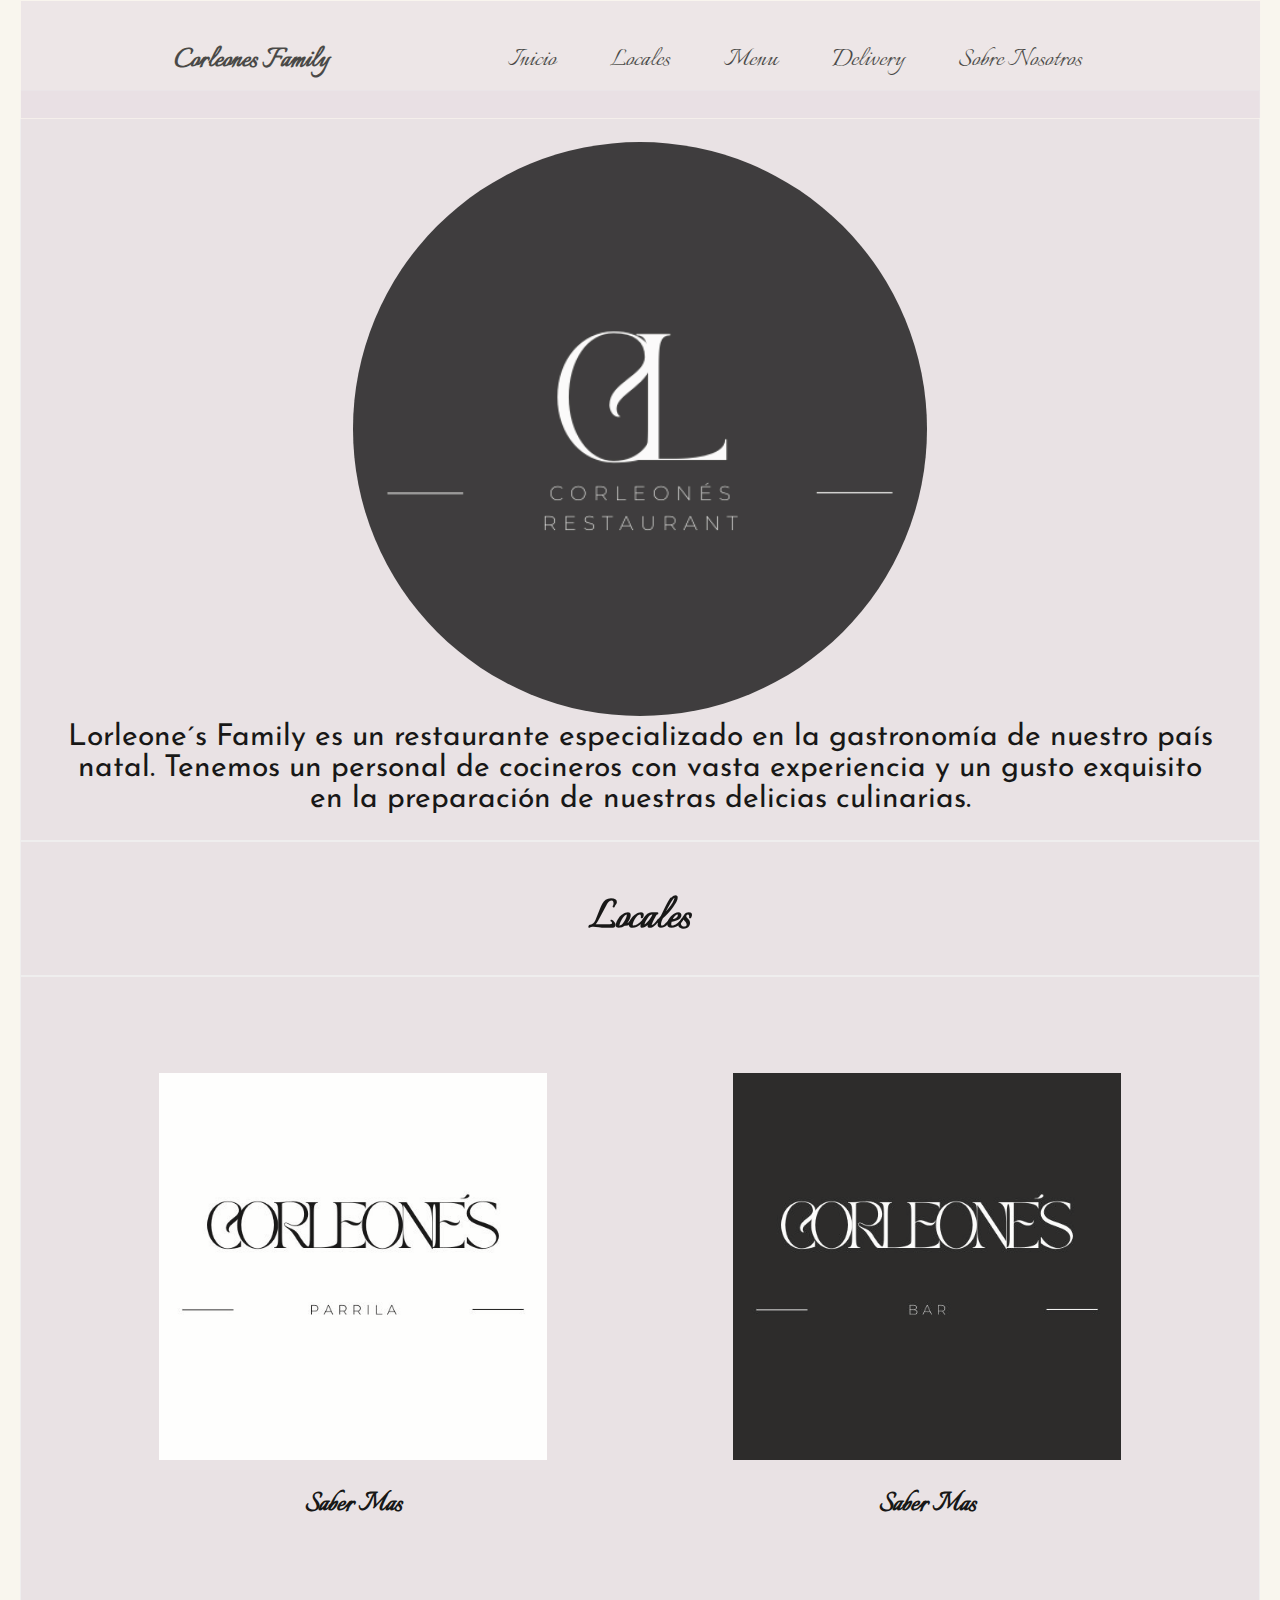
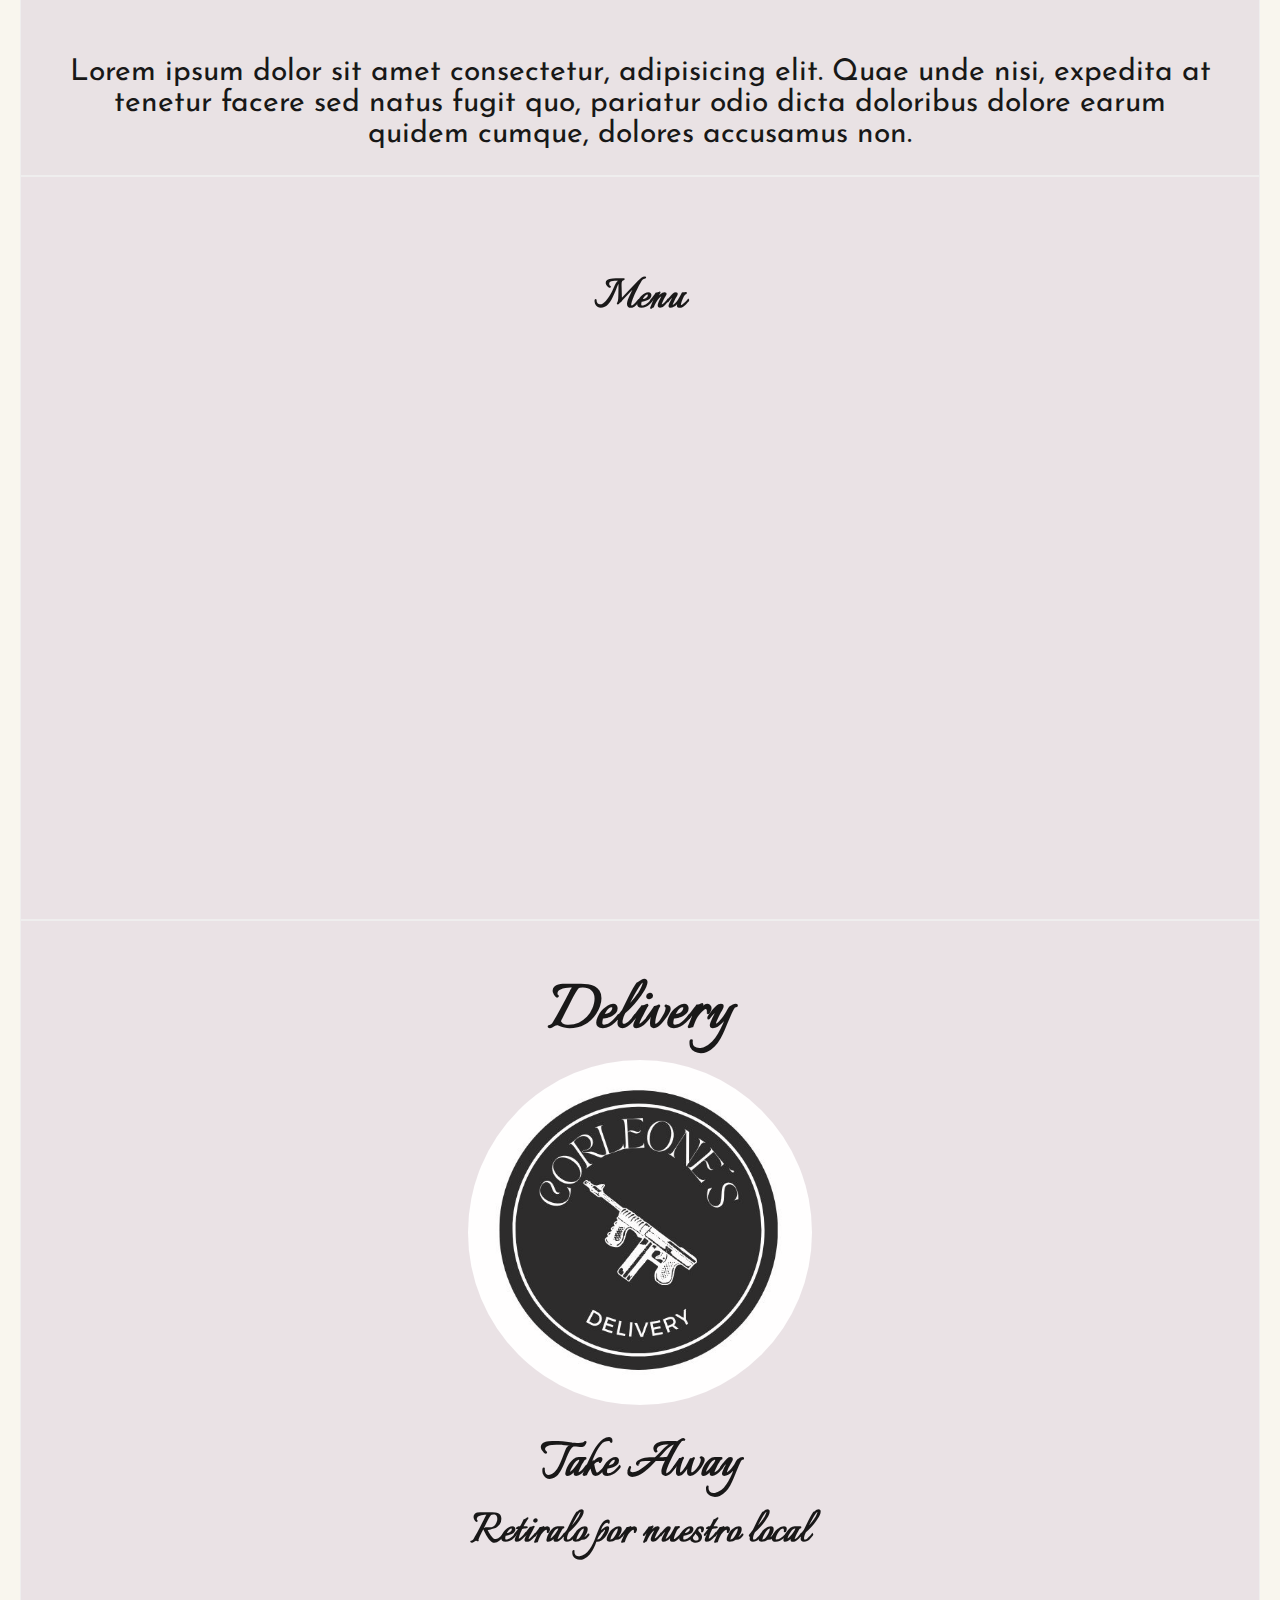
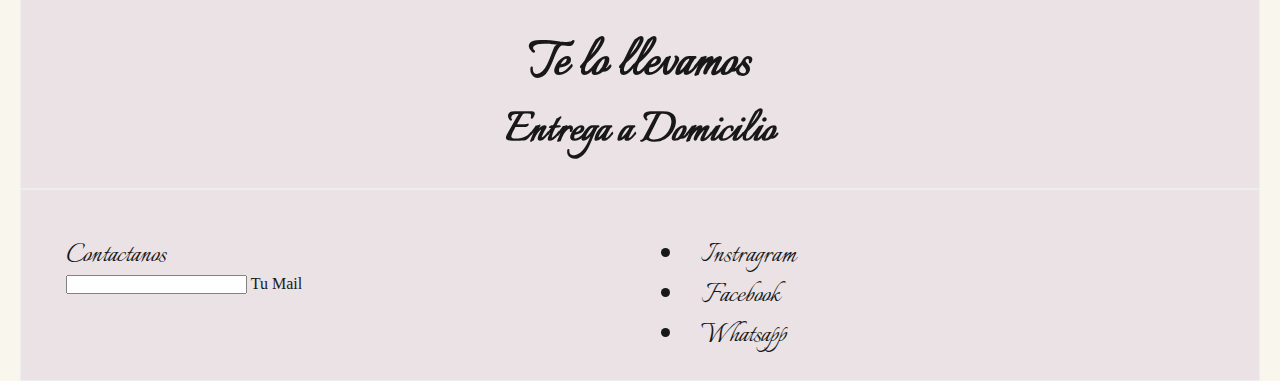
==== index.html @ 99bd319a "Primera Fase" ====
<!DOCTYPE html>
<html lang="en">
<head>
    <meta charset="UTF-8">
    <meta http-equiv="X-UA-Compatible" content="IE=edge">
    <meta name="viewport" content="width=device-width, initial-scale=1.0">
    <link rel="stylesheet" href="./Style/style.css">
    <link href="https://unpkg.com/aos@2.3.1/dist/aos.css" rel="stylesheet">
    <link rel="preconnect" href="https://fonts.googleapis.com">
    <link rel="preconnect" href="https://fonts.gstatic.com" crossorigin>
    <link href="https://fonts.googleapis.com/css2?family=Italiana&family=Italianno&family=Josefin+Sans:wght@300&display=swap" rel="stylesheet">
    <title>Corleone´s Family</title>
</head>
<body class="fondo">
    <header>
        <nav class="navbar">
            <H1 class="textosT">Corleones Family</H1>
            <ul>
                <li class=""><a class="textosNav" href="#Inicio">Inicio</a></li>
                <li class=""><a class="textosNav" href="#Locales">Locales</a></li>
                <li class=""><a class="textosNav" href="#Menu">Menu</a></li>
                <li class=""><a class="textosNav" href="#Delivery">Delivery</a></li>
                <li class=""><a class="textosNav" href="#">Sobre Nosotros</a></li>
            </ul>
        </nav>
    </header>

<section id="Inicio" class="SeccionesC">
    <div class="divflex">
        <img class="ImagenLogo divLogo" src="./Img/1.png" alt="Logo">
        <p class="textosinfo">Lorleone´s Family es un restaurante especializado en la gastronomía de nuestro país natal. Tenemos un personal de cocineros con vasta experiencia y un gusto exquisito en la preparación de nuestras delicias culinarias.</p>
    </div>
</section>

<section id="Locales" class="SeccionesC">
<div class="divflex ">
    <h2 class="textoL">Locales</h2>
</div>
</section>

<section class="SeccionesC">
    <div class="divflex divimagenlocal">
        <div class="divflex">
        <img class="imagenLocales divimagenlocal" src="./Img/CorleonesParrila.jpg" alt="">
        <a class="BotonSaberMas divbotonsabermas" href=""><h3 class="textosT">Saber Mas</h3></a>
        </div>
        <div class="divflex">
        <img class="imagenLocales divimagenlocal" src="./Img/CorleonesBar.jpg" alt="">
        <a class="BotonSaberMas divbotonsabermas" href=""><h3 class="textosT">Saber Mas</h3></a>
        </div>
    </div>

    </div>
    <div>
        <p class="divflex textosinfo">Lorem ipsum dolor sit amet consectetur, adipisicing elit. Quae unde nisi, expedita at tenetur facere sed natus fugit quo, pariatur odio dicta doloribus dolore earum quidem cumque, dolores accusamus non.</p>
    </div>
</section>

<section id="Menu" class="SeccionesC">
    <div class="divflex">
        <div class=""><h2 class="textoM">Menu</h2></div>
        <div class="divimagenMenu">
            <img data-aos="flip-left" class="imagenMenu" src="./Img/cartaB.jpg" alt="">
            <img data-aos="flip-left" class="imagenMenu" src="./Img/MenuComida.jpg" alt="">
            <img data-aos="flip-left" class="imagenMenu" src="./Img/cartaB.jpg" alt=""> 
        </div>
        
    </div>
</section>

<section id="Delivery" class="SeccionesC">
    <div class="divflex textoD" ><H2>Delivery</H2>
        <img class="imagenD" src="./Img/Delivery1.jpg" alt="">
        <h3>Take Away</h3>
        <h4>Retiralo por nuestro local</h4>
        <img src="" alt="">
        <h3>Te lo llevamos</h3>
        <h4>Entrega a Domicilio</h4>
    </div>
</section>

<footer class="SeccionesC">
    <form class="divflex">
        <p class="textosT">Contactanos</p>
        <input class="" type="email" name="Mail" id="Mail"> Tu Mail
    </form>
        <ul class="divflex pie">
            <li class="textosT"> <a class="pie" href="">Instragram</a></li>
            <li class="textosT"> <a class="pie" href="">Facebook</a></li>
            <li class="textosT"><a class="pie" href="">Whatsapp</a></li>
        </ul>
</footer>
</body>

<script src="https://unpkg.com/aos@2.3.1/dist/aos.js"></script>
<script>
    AOS.init();
  </script>
</html>
---- Style/style.css ----
html{
    scroll-behavior: smooth}
body{
    padding: 90px 20px 0;
    background: rgb(249, 246, 238); 
}
.fondo{
    background-image: url(https://earlygame.com/uploads/images/_1200x630_crop_center-center_82_none/mafia-5.jpg?mtime=1653936839);
    background-attachment: fixed;
    background-position: center;
    background-repeat: no-repeat;
    background-size: cover;
} 
ul li{
    text-decoration: none;
}
.textosT{
    font-family: 'Italianno', cursive;
    color: black;
    font-size:xx-large;
}
.textoM{
    font-family: 'Italianno', cursive;
    font-size: 50px;
    text-decoration: none;
    text-decoration: black;
    text-align: center;
}
.textoD{
    font-family: 'Italianno', cursive;
    font-size: 50px;
    text-decoration: none;
    text-decoration: black;
    text-align: center;
}
.BotonSaberMas{
    flex-direction: row;
    text-align: center;
    justify-content:space-evenly;
    margin: auto;
    margin-top: 1rem;
    background-color:none;
    border-radius: 1rem;

}
.BotonSaberMas:hover{
    text-decoration: underline;
}
.divbotonsabermas{
    margin:2px;
    background-color: rgb(232,224,228);
}

.textosNav{
    font-family: 'Italianno', cursive;
    font-size: 30px;
}
.textosNav:hover{
    text-decoration: underline;
}
.textosinfo{
    font-family:'Josefin Sans', sans-serif;
    font-size: 30px;
    text-align: center;
}
a{
    text-decoration: none;

}
*{
    padding: 0px;
    margin: 0px;
}
.navbar{
    border-top:1;
    top: 0;
    display: flex;
    flex-wrap: wrap;
    flex-direction: row;
    align-items: center;
    justify-content: space-evenly;
    background-color: rgb(232,224,228);
    opacity: 0.7;
    height: 13%;
    width: 96.8%;
    border:1px solid #eee;
    border:0.063rem solid rgb(249, 246, 238);
    border-top:1;
    position: fixed;
    z-index: 1;
}
.navbar:hover{
    opacity:1 ;
}
header li {
    display:inline-block;
    margin: 5px;
    padding: 0 20px;
    text-decoration: none;
    background-color: none;
    font-size: large;
}

.SeccionesC{
    border-top:1;
    display: flex; 
    flex-wrap: wrap;
    opacity: 0.9;
    background-color: rgb(232,224,228);
    border-color: black;
    border:1px solid #eee;

}

.ImagenLogo{
  width: 50%;
  margin: auto;
  border-radius: 50%;
  padding: 6px;
  opacity: 0.9;

}
.divflex .ImagenLogo{
    align-content: center;
    align-items: center;
}
.divflex{
    flex: 1;
    padding: 25px;
    background-color: rgb(232,224,228);
    margin: 20px;
    margin-bottom: 0px;
}
.divflex:first-child{
    flex:1;
    padding: 25px;
    background-color: rgb(232,224,228);
    margin: 20px;
    margin-bottom: 0px;
}
.divflex div {
    padding: 25px;
    background-color: rgb(232,224,228);
    margin: 20px;
}
.divLogo
{
    display: flex;
    align-items: center;
}
.textoL{
    text-align: center;
    font-family: 'Italianno', cursive;
    font-size: 50px;
    text-decoration: none;
    text-decoration: black;
}
.imagenLocales{
    width:80% ;
    margin: auto;
    padding: 6px;
}
.divimagenlocal{
    display: flex;
    flex-wrap: wrap;
    align-content: space-around;
}

.imagenMenu{  
    width:30%;
}
.divimagenMenu{
    display: flex;
    flex-direction: row;
    flex-wrap:wrap;
    justify-content:space-evenly;
    align-items: center;
	border:1px solid none;
	border-top:1;
    margin: auto;
}
a{
    text-decoration: none;
    color: black;
}
.imagenD{
    width: 30%;
    border-radius: 50%;
}
.pie{
    display:inline-block;
    padding-left:1rem;
    padding-right:1rem;
    text-decoration: none;
    color: black;
    font-family: 'Italianno', cursive;
    text-decoration: none;

}



@media (max-width: 768px) {
    body {
      padding-top: 70px;
    }
  
    .header {
      height: 60px;
    }
    .divimagenMenu{
        display: flex;
        flex-direction: column;
    }
    .imagenMenu{
        width: 60%;
    }
    .imagenLocales{
        width: 100%;
    }
    .imagenMenu:hover{
        width: 100%;
    }
}
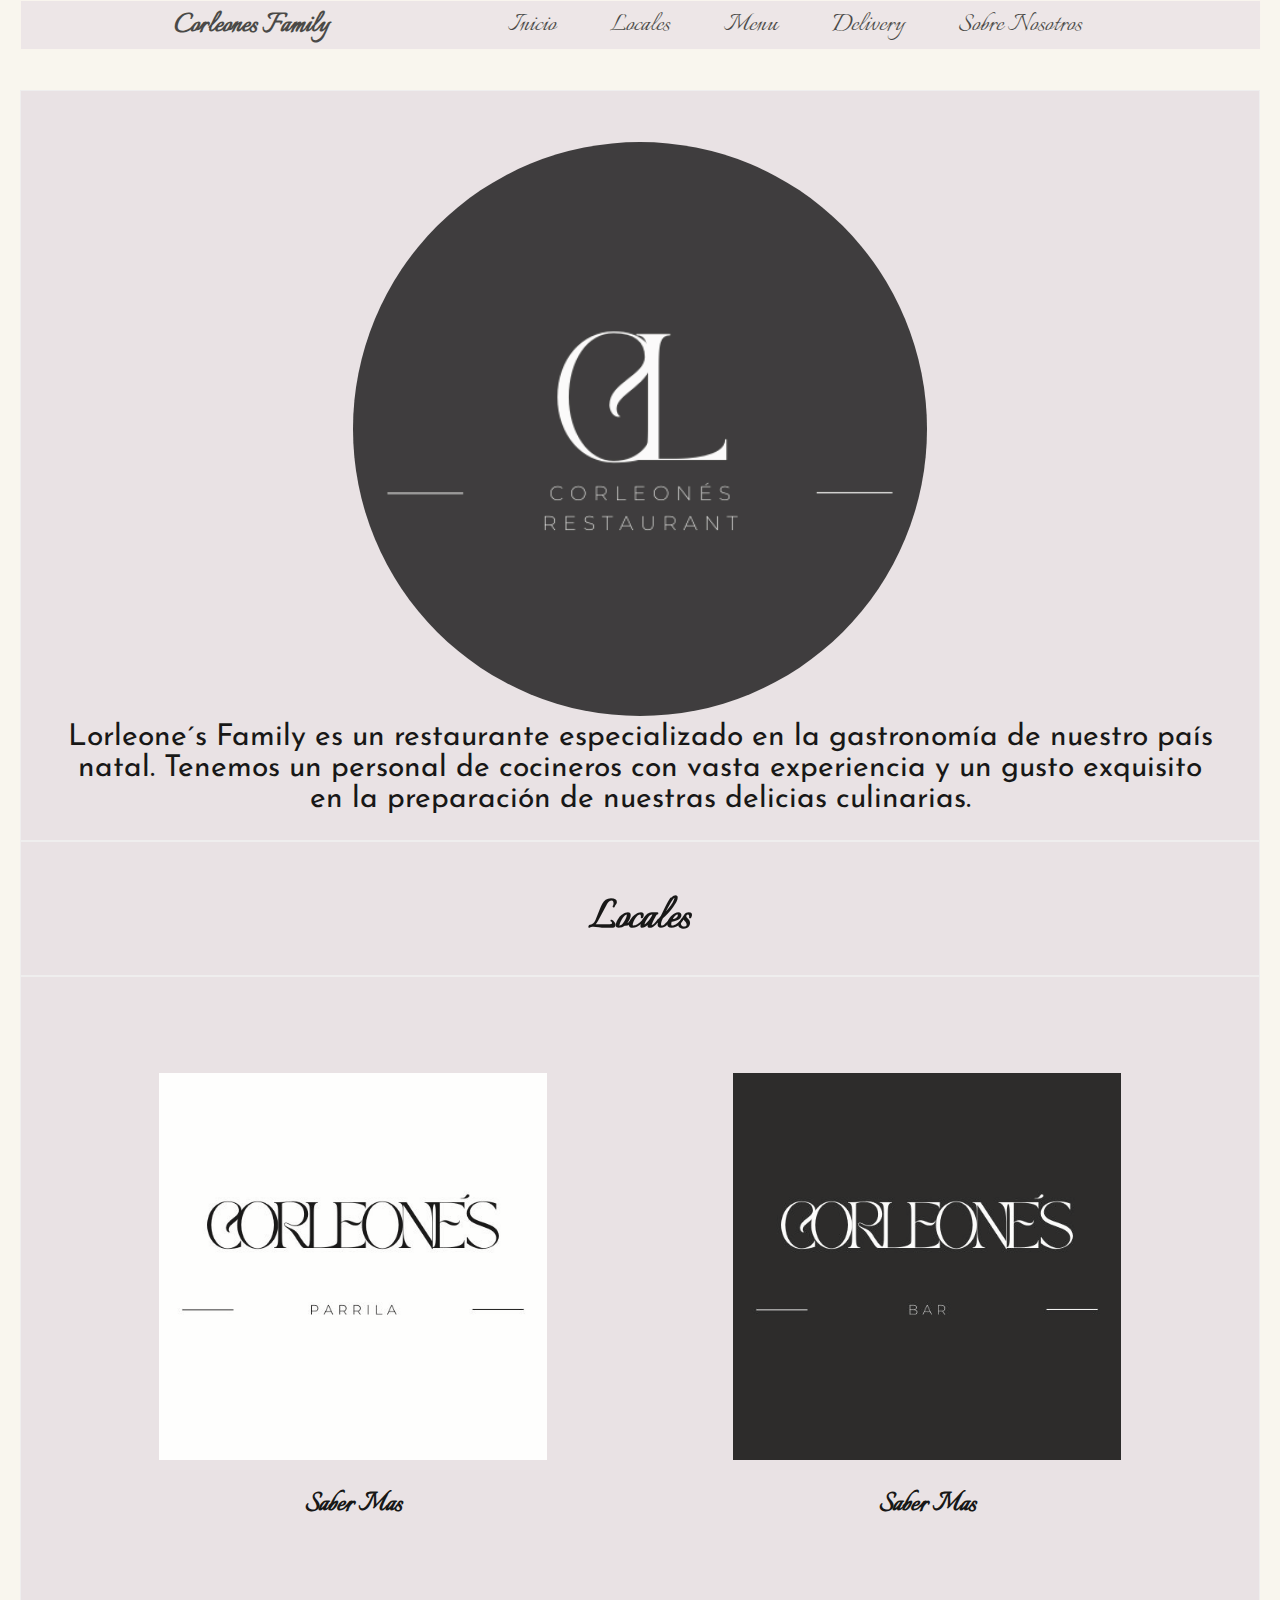
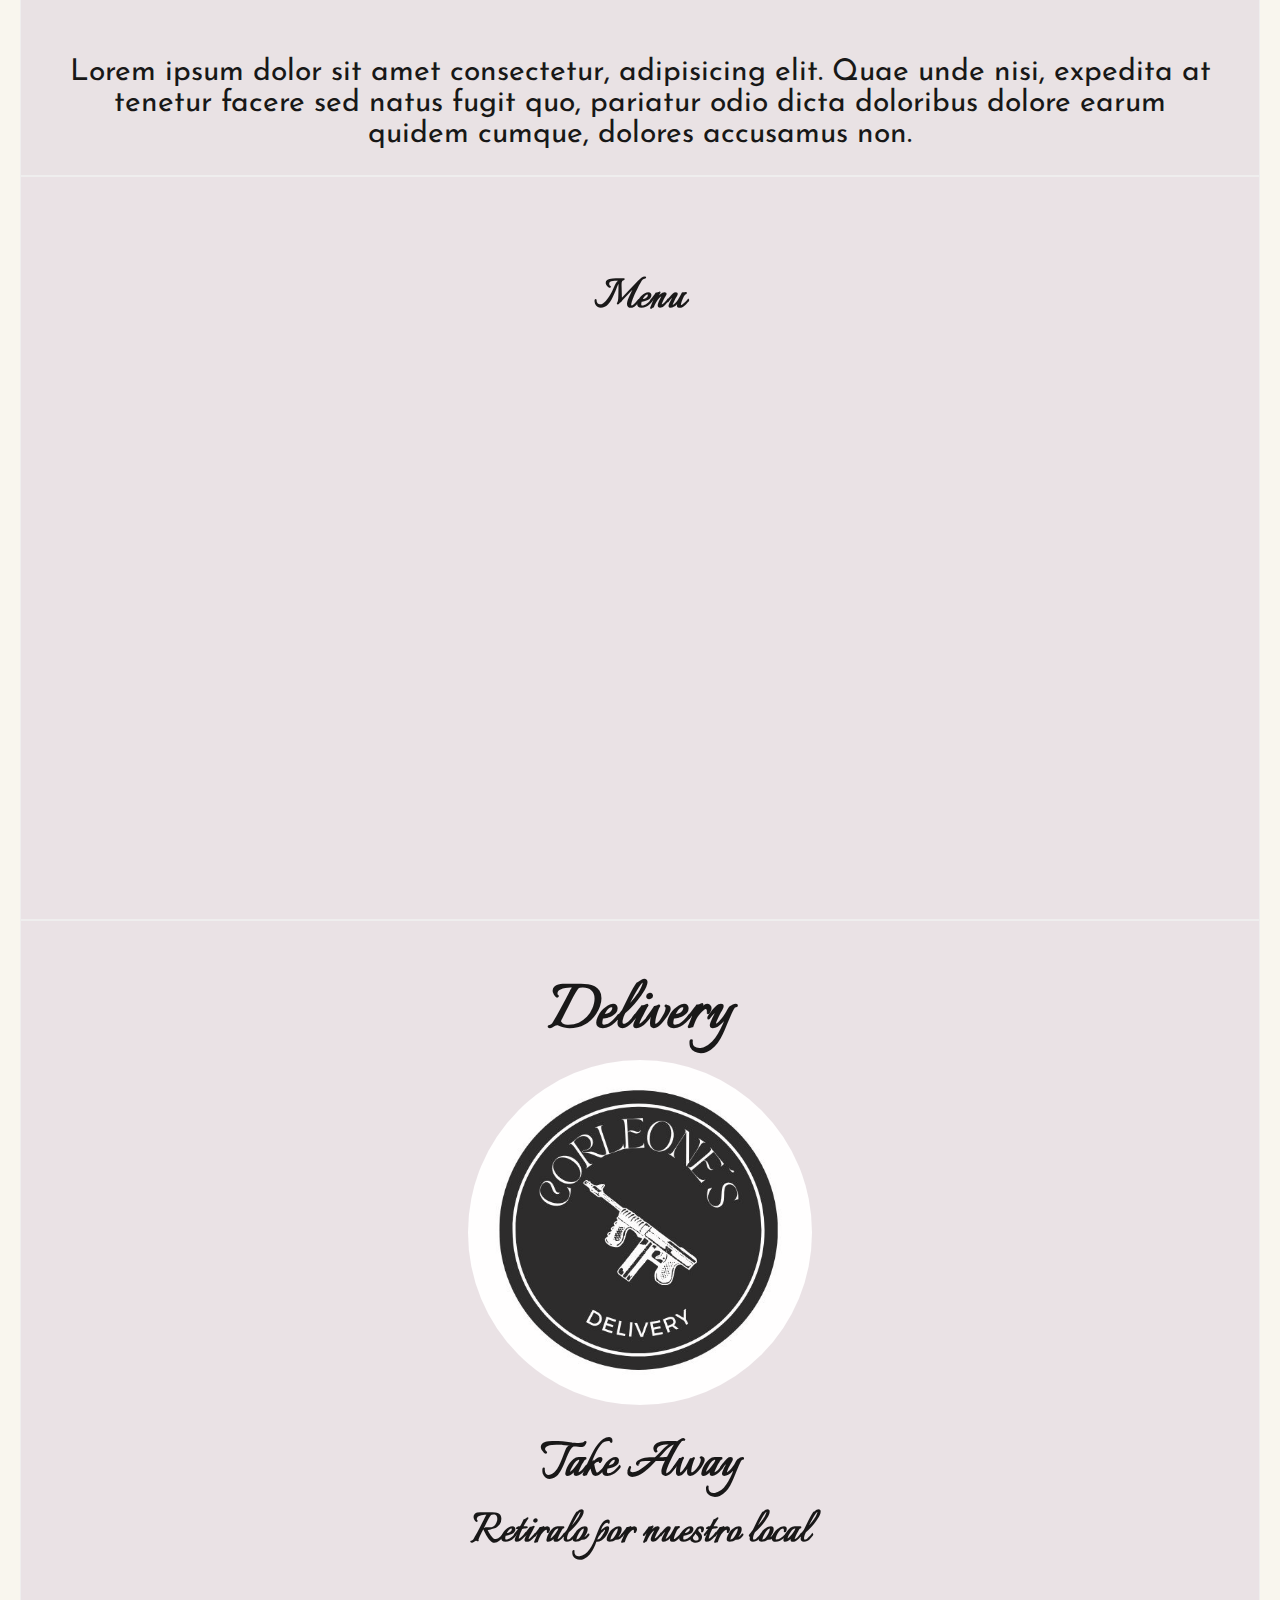
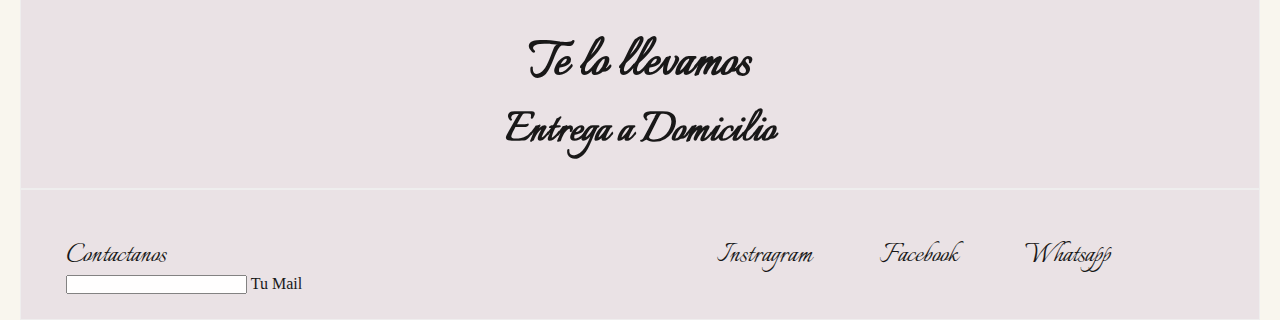
==== commit bde4046b: "Proyecto Final 1.0" ====
--- a/index.html
+++ b/index.html
@@ -20,7 +20,7 @@
                 <li class=""><a class="textosNav" href="#Locales">Locales</a></li>
                 <li class=""><a class="textosNav" href="#Menu">Menu</a></li>
                 <li class=""><a class="textosNav" href="#Delivery">Delivery</a></li>
-                <li class=""><a class="textosNav" href="#">Sobre Nosotros</a></li>
+                <li class=""><a class="textosNav" href="./Pages/sobreNosotros.html">Sobre Nosotros</a></li>
             </ul>
         </nav>
     </header>
@@ -85,9 +85,9 @@
         <input class="" type="email" name="Mail" id="Mail"> Tu Mail
     </form>
         <ul class="divflex pie">
-            <li class="textosT"> <a class="pie" href="">Instragram</a></li>
-            <li class="textosT"> <a class="pie" href="">Facebook</a></li>
-            <li class="textosT"><a class="pie" href="">Whatsapp</a></li>
+            <li class="textosT pie"> <a class="pie" href="">Instragram</a></li>
+            <li class="textosT pie"> <a class="pie" href="">Facebook</a></li>
+            <li class="textosT pie"><a class="pie" href="">Whatsapp</a></li>
         </ul>
 </footer>
 </body>
--- a/Style/style.css
+++ b/Style/style.css
@@ -81,7 +81,7 @@
     justify-content: space-evenly;
     background-color: rgb(232,224,228);
     opacity: 0.7;
-    height: 13%;
+    height: auto;
     width: 96.8%;
     border:1px solid #eee;
     border:0.063rem solid rgb(249, 246, 238);
@@ -197,7 +197,11 @@
     text-decoration: none;
 
 }
-
+.divSobrenosotros{
+    display: flex;
+    flex-direction: column;
+    text-align: center;
+}
 
 
 @media (max-width: 768px) {
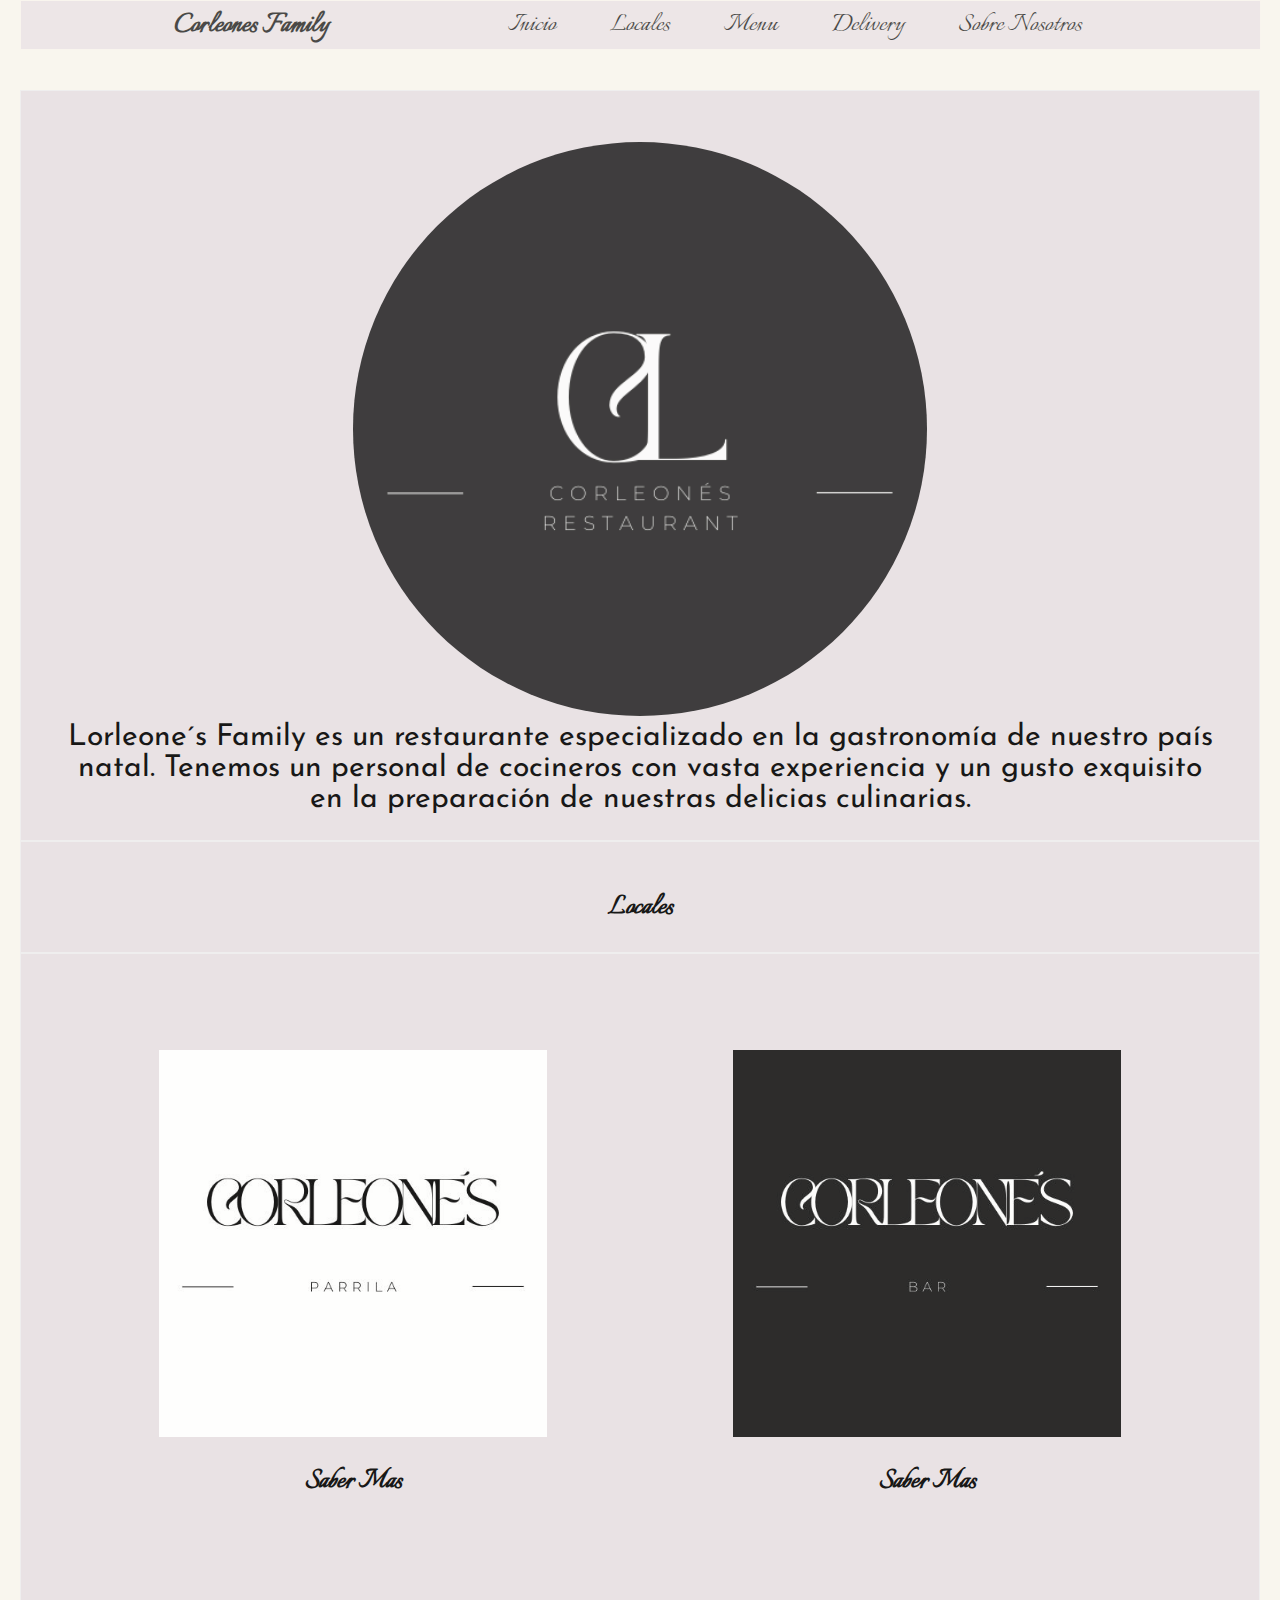
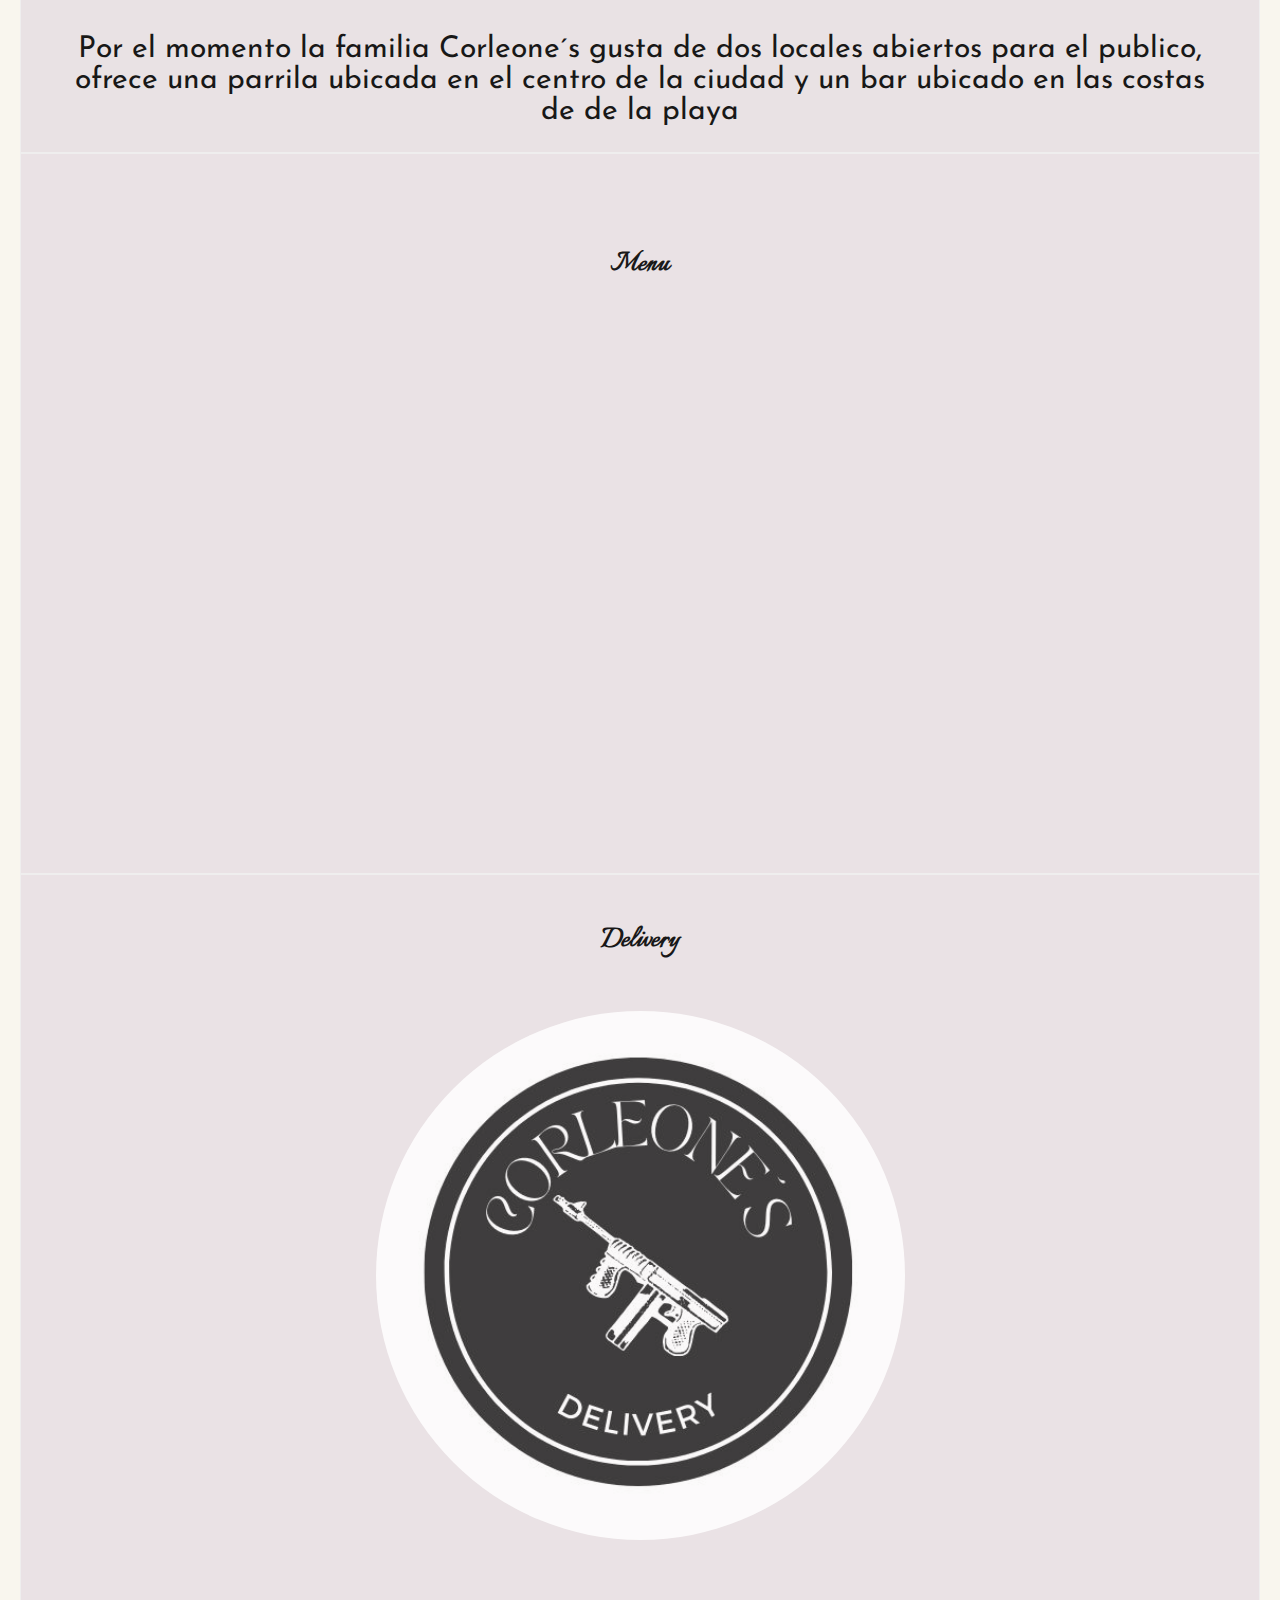
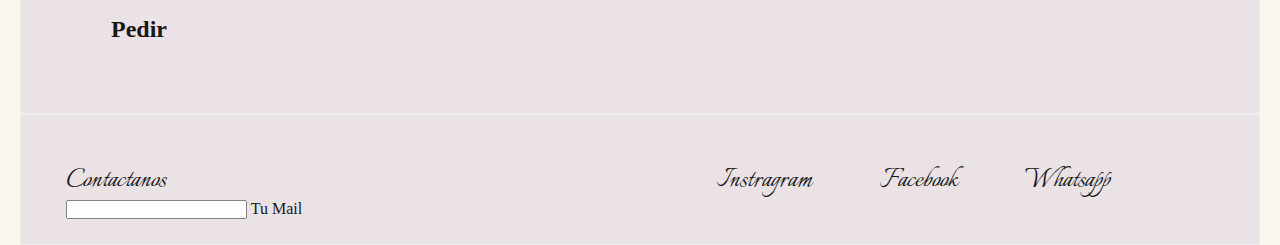
==== commit b11c7345: "Proyecto 2.0" ====
--- a/index.html
+++ b/index.html
@@ -4,6 +4,7 @@
     <meta charset="UTF-8">
     <meta http-equiv="X-UA-Compatible" content="IE=edge">
     <meta name="viewport" content="width=device-width, initial-scale=1.0">
+    <link href="https://cdn.jsdelivr.net/npm/bootstrap@5.2.0/dist/css/bootstrap.min.css" rel="stylesheet" integrity="sha384-gH2yIJqKdNHPEq0n4Mqa/HGKIhSkIHeL5AyhkYV8i59U5AR6csBvApHHNl/vI1Bx" crossorigin="anonymous">
     <link rel="stylesheet" href="./Style/style.css">
     <link href="https://unpkg.com/aos@2.3.1/dist/aos.css" rel="stylesheet">
     <link rel="preconnect" href="https://fonts.googleapis.com">
@@ -23,8 +24,34 @@
                 <li class=""><a class="textosNav" href="./Pages/sobreNosotros.html">Sobre Nosotros</a></li>
             </ul>
         </nav>
+        <nav class="navbar navbar-expand-lg bg-light navbarmedia">
+            <div class="container-fluid">
+              <a class="navbar-brand" href="#">Corleone´s Restaurant</a>
+              <button class="navbar-toggler" type="button" data-bs-toggle="collapse" data-bs-target="#navbarNav" aria-controls="navbarNav" aria-expanded="false" aria-label="Toggle navigation">
+                <span class="navbar-toggler-icon"></span>
+              </button>
+              <div class="collapse navbar-collapse" id="navbarNav">
+                <ul class="navbar-nav">
+                  <li class="nav-item">
+                    <a class="nav-link active" aria-current="page" href="#Inicio">Inicio</a>
+                  </li>
+                  <li class="nav-item">
+                    <a class="nav-link" href="#Locales">Locales</a>
+                  </li>
+                  <li class="nav-item">
+                    <a class="nav-link" href="#Menu">Menu</a>
+                  </li>
+                  <li class="nav-item">
+                    <a class="nav-link active" href="#Delivery">Delivery</a>
+                  </li>
+                </ul>
+              </div>
+            </div>
+          </nav>
     </header>
 
+
+<!--Seccion inicial en la cual la pagina comienza-->
 <section id="Inicio" class="SeccionesC">
     <div class="divflex">
         <img class="ImagenLogo divLogo" src="./Img/1.png" alt="Logo">
@@ -37,7 +64,7 @@
     <h2 class="textoL">Locales</h2>
 </div>
 </section>
-
+<!--Seccion de presentacion de locales-->
 <section class="SeccionesC">
     <div class="divflex divimagenlocal">
         <div class="divflex">
@@ -49,13 +76,12 @@
         <a class="BotonSaberMas divbotonsabermas" href=""><h3 class="textosT">Saber Mas</h3></a>
         </div>
     </div>
-
     </div>
     <div>
-        <p class="divflex textosinfo">Lorem ipsum dolor sit amet consectetur, adipisicing elit. Quae unde nisi, expedita at tenetur facere sed natus fugit quo, pariatur odio dicta doloribus dolore earum quidem cumque, dolores accusamus non.</p>
+        <p class="divflex textosinfo">Por el momento la familia Corleone´s gusta de dos locales abiertos para el publico, ofrece una parrila ubicada en el centro de la ciudad y un bar ubicado en las costas de de la playa</p>
     </div>
 </section>
-
+<!--Seccion de demostracion del Menu de Comida-->
 <section id="Menu" class="SeccionesC">
     <div class="divflex">
         <div class=""><h2 class="textoM">Menu</h2></div>
@@ -64,24 +90,47 @@
             <img data-aos="flip-left" class="imagenMenu" src="./Img/MenuComida.jpg" alt="">
             <img data-aos="flip-left" class="imagenMenu" src="./Img/cartaB.jpg" alt=""> 
         </div>
-        
+    </div>
+    <div id="carouselExampleControls" class="carousel slide MenusCel" data-bs-ride="carousel">
+        <div class="carousel-inner">
+          <div class="carousel-item active">
+            <img src="./Img/cartaB.jpg" class="d-block w-100" alt="...">
+          </div>
+          <div class="carousel-item">
+            <img src="./Img/MenuComida.jpg" class="d-block w-100" alt="...">
+          </div>
+          <div class="carousel-item">
+            <img src="./Img/cartaB.jpg" class="d-block w-100" alt="...">
+          </div>
+        </div>
+        <button class="carousel-control-prev" type="button" data-bs-target="#carouselExampleControls" data-bs-slide="prev">
+          <span class="carousel-control-prev-icon" aria-hidden="true"></span>
+          <span class="visually-hidden">Previous</span>
+        </button>
+        <button class="carousel-control-next" type="button" data-bs-target="#carouselExampleControls" data-bs-slide="next">
+          <span class="carousel-control-next-icon" aria-hidden="true"></span>
+          <span class="visually-hidden">Next</span>
+        </button>
+      </div>
+</section>
+
+<!--Seccion De Delivery para hacer un pedido-->
+<section id="Delivery" class="SeccionesC">
+    <div class="divflex">
+        <H2 class="textoD">Delivery</H2>
+        <div class="imagenDelivery divflex">
+            <img class="ImagenLogo" src="./Img/Delivery1.jpg" alt="Imagen logo del delivery">
+        </div>
+        <div>
+            <h2 class="">Pedir</h2>
+        </div>
     </div>
 </section>
 
-<section id="Delivery" class="SeccionesC">
-    <div class="divflex textoD" ><H2>Delivery</H2>
-        <img class="imagenD" src="./Img/Delivery1.jpg" alt="">
-        <h3>Take Away</h3>
-        <h4>Retiralo por nuestro local</h4>
-        <img src="" alt="">
-        <h3>Te lo llevamos</h3>
-        <h4>Entrega a Domicilio</h4>
-    </div>
-</section>
-
+<!--Seccion de cierre de pagina-->
 <footer class="SeccionesC">
     <form class="divflex">
-        <p class="textosT">Contactanos</p>
+        <p class="textoContactanos">Contactanos</p>
         <input class="" type="email" name="Mail" id="Mail"> Tu Mail
     </form>
         <ul class="divflex pie">
@@ -93,7 +142,6 @@
 </body>
 
 <script src="https://unpkg.com/aos@2.3.1/dist/aos.js"></script>
-<script>
-    AOS.init();
-  </script>
+<script> AOS.init();</script>
+<script src="https://cdn.jsdelivr.net/npm/bootstrap@5.2.0/dist/js/bootstrap.bundle.min.js" integrity="sha384-A3rJD856KowSb7dwlZdYEkO39Gagi7vIsF0jrRAoQmDKKtQBHUuLZ9AsSv4jD4Xa" crossorigin="anonymous"></script>
 </html>--- a/Style/style.css
+++ b/Style/style.css
@@ -3,6 +3,7 @@
 body{
     padding: 90px 20px 0;
     background: rgb(249, 246, 238); 
+    text-decoration: none;
 }
 .fondo{
     background-image: url(https://earlygame.com/uploads/images/_1200x630_crop_center-center_82_none/mafia-5.jpg?mtime=1653936839);
@@ -14,21 +15,27 @@
 ul li{
     text-decoration: none;
 }
+.textoContactanos{
+    font-family: 'Italianno', cursive;
+    color: black;
+    font-size:xx-large;
+}
 .textosT{
     font-family: 'Italianno', cursive;
     color: black;
     font-size:xx-large;
+    text-align: center;
 }
 .textoM{
     font-family: 'Italianno', cursive;
-    font-size: 50px;
+    font-size: xx-large;
     text-decoration: none;
     text-decoration: black;
     text-align: center;
 }
 .textoD{
     font-family: 'Italianno', cursive;
-    font-size: 50px;
+    font-size: xx-large;
     text-decoration: none;
     text-decoration: black;
     text-align: center;
@@ -151,7 +158,7 @@
 .textoL{
     text-align: center;
     font-family: 'Italianno', cursive;
-    font-size: 50px;
+    font-size: xx-large;
     text-decoration: none;
     text-decoration: black;
 }
@@ -202,6 +209,42 @@
     flex-direction: column;
     text-align: center;
 }
+.navbarmedia{
+    visibility: hidden;
+}
+.delivery{
+    display: flex;
+    flex-direction: row;
+    align-items: center;
+    align-content: space-around;
+}
+.divDelivery{
+    display: flex;
+    flex-direction: column;
+
+}
+.imagenDelivery{
+    display: flex;
+    justify-content: center;
+    
+}
+.imgD{
+    border-radius: 50%;
+
+}
+.botonD{
+        border: 1px solid whitesmoke;
+        padding: 10px; 
+        background-color: grey; 
+        color: #ffffff;
+        text-decoration: none; 
+        text-transform: uppercase; 
+        font-family:'Josefin Sans', sans-serif;; 
+        border-radius: 50px; 
+}
+.MenusCel{
+    display: none;
+}
 
 
 @media (max-width: 768px) {
@@ -220,9 +263,23 @@
         width: 60%;
     }
     .imagenLocales{
-        width: 100%;
+        display: flex;
+        width: 7rem;
     }
     .imagenMenu:hover{
         width: 100%;
     }
+    .navbar{
+        visibility: hidden;
+    }
+    .navbarmedia{
+        visibility: visible;
+    }
+    .divimagenMenu{
+        display: none;
+    }
+    .MenusCel{
+        display: flex;
+    }
+
 }